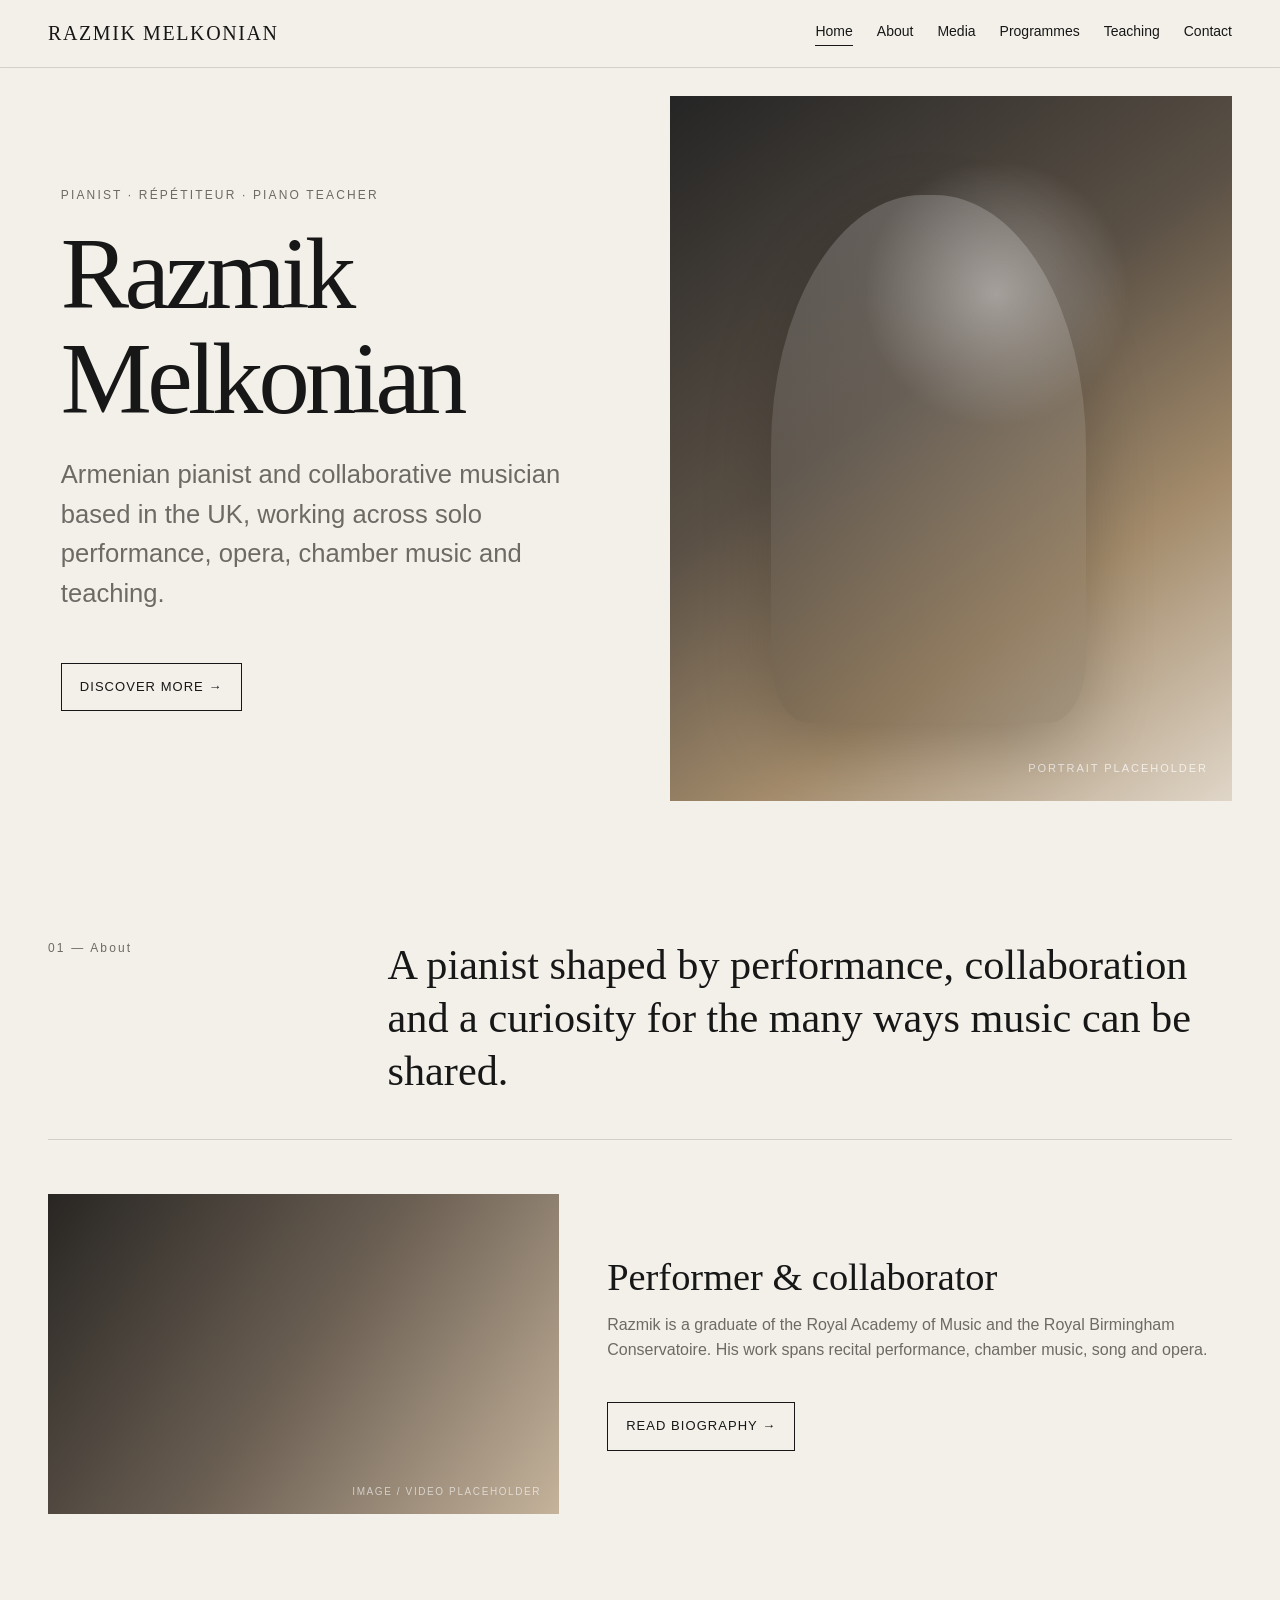
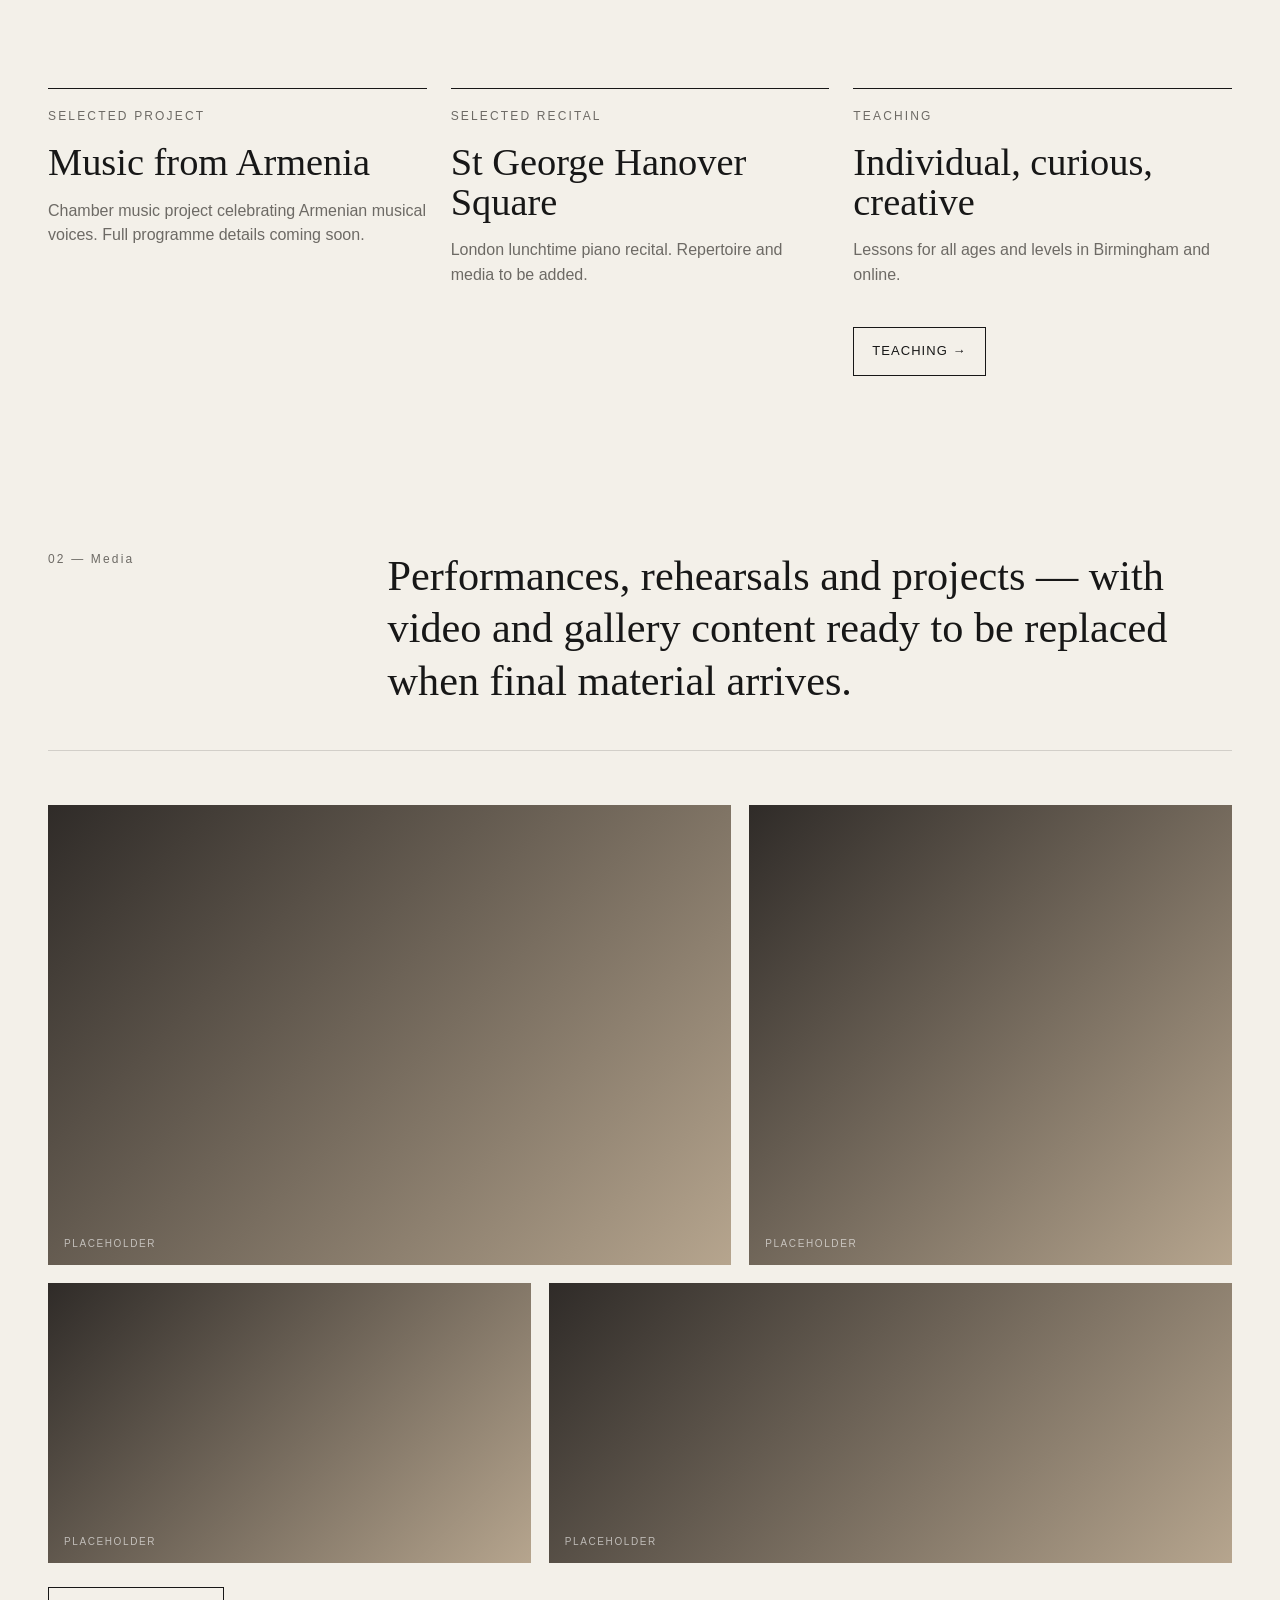
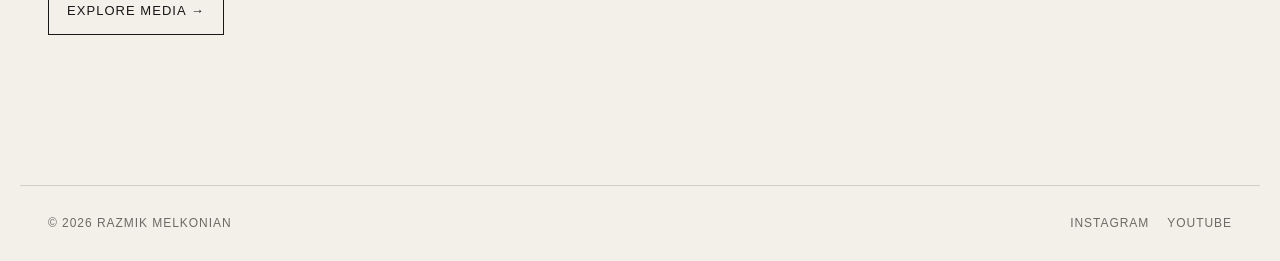
==== index.html @ b2104048 "Initial portfolio website" ====
<!doctype html>
<html lang="en">
<head>
  <meta charset="utf-8">
  <meta name="viewport" content="width=device-width, initial-scale=1">
  <meta name="description" content="Razmik Melkonian — Pianist, Répétiteur and Piano Teacher.">
  <title>Home — Razmik Melkonian</title>
  <link rel="stylesheet" href="styles.css">
</head>
<body>

<header class="site-header">
  <nav class="nav">
    <a class="brand" href="index.html">RAZMIK MELKONIAN</a>
    <button class="menu-btn" aria-label="Menu">☰</button>
    <div class="nav-links">
      <a class="active" href="index.html">Home</a>
      <a class="" href="about.html">About</a>
      <a class="" href="media.html">Media</a>
      <a class="" href="programmes.html">Programmes</a>
      <a class="" href="teaching.html">Teaching</a>
      <a class="" href="contact.html">Contact</a>
    </div>
  </nav>
</header>


<main>
  <section class="hero">
    <div class="hero-copy">
      <div class="eyebrow">Pianist · Répétiteur · Piano Teacher</div>
      <h1>Razmik<br>Melkonian</h1>
      <p class="hero-sub">Armenian pianist and collaborative musician based in the UK, working across solo performance, opera, chamber music and teaching.</p>
      <div><a class="btn" href="about.html">Discover more →</a></div>
    </div>
    <div class="hero-art" role="img" aria-label="Portrait placeholder"></div>
  </section>

  <section class="section">
    <div class="section-head">
      <div class="section-number">01 — About</div>
      <div class="lead">A pianist shaped by performance, collaboration and a curiosity for the many ways music can be shared.</div>
    </div>
    <div class="feature">
      <div class="placeholder-wide"></div>
      <div>
        <h3>Performer & collaborator</h3>
        <p class="muted">Razmik is a graduate of the Royal Academy of Music and the Royal Birmingham Conservatoire. His work spans recital performance, chamber music, song and opera.</p>
        <a class="btn" href="about.html">Read biography →</a>
      </div>
    </div>
  </section>

  <section class="section compact">
    <div class="grid-3">
      <div class="card"><div class="eyebrow">Selected project</div><h3>Music from Armenia</h3><p>Chamber music project celebrating Armenian musical voices. Full programme details coming soon.</p></div>
      <div class="card"><div class="eyebrow">Selected recital</div><h3>St George Hanover Square</h3><p>London lunchtime piano recital. Repertoire and media to be added.</p></div>
      <div class="card"><div class="eyebrow">Teaching</div><h3>Individual, curious, creative</h3><p>Lessons for all ages and levels in Birmingham and online.</p><a class="btn" href="teaching.html">Teaching →</a></div>
    </div>
  </section>

  <section class="section">
    <div class="section-head">
      <div class="section-number">02 — Media</div>
      <div class="lead">Performances, rehearsals and projects — with video and gallery content ready to be replaced when final material arrives.</div>
    </div>
    <div class="media-grid">
      <div class="media-item"></div><div class="media-item"></div><div class="media-item"></div><div class="media-item"></div>
    </div>
    <a class="btn" href="media.html">Explore media →</a>
  </section>
</main>


<footer class="footer">
  <div>© 2026 Razmik Melkonian</div>
  <div class="socials">
    <a href="#" aria-label="Instagram">Instagram</a>
    <a href="#" aria-label="YouTube">YouTube</a>
  </div>
</footer>
<script src="script.js"></script>

</body>
</html>
---- styles.css ----
:root{
  --ink:#171717;
  --muted:#6d6a65;
  --paper:#f3f0e9;
  --paper-2:#e8e3d8;
  --accent:#9a7b4f;
  --line:rgba(23,23,23,.15);
  --max:1240px;
}
*{box-sizing:border-box}
html{scroll-behavior:smooth}
body{
  margin:0;
  background:var(--paper);
  color:var(--ink);
  font-family:Arial, Helvetica, sans-serif;
  line-height:1.55;
}
a{color:inherit;text-decoration:none}
img{max-width:100%;display:block}
.site-header{
  position:sticky;top:0;z-index:20;
  background:rgba(243,240,233,.93);
  backdrop-filter:blur(14px);
  border-bottom:1px solid var(--line);
}
.nav{
  max-width:var(--max);margin:auto;
  display:flex;align-items:center;justify-content:space-between;
  padding:18px 28px;gap:24px;
}
.brand{
  font-family:Georgia,'Times New Roman',serif;
  font-size:20px;letter-spacing:.08em;
}
.nav-links{display:flex;gap:24px;align-items:center;font-size:14px}
.nav-links a{padding-bottom:3px;border-bottom:1px solid transparent}
.nav-links a:hover,.nav-links a.active{border-color:var(--ink)}
.menu-btn{display:none;background:none;border:0;font-size:23px}
.hero{
  min-height:82vh;
  max-width:var(--max);margin:auto;
  display:grid;grid-template-columns:1.05fr .95fr;
  align-items:stretch;
  padding:28px;
}
.hero-copy{
  display:flex;flex-direction:column;justify-content:center;
  padding:7vw 5vw 7vw 1vw;
}
.eyebrow{
  text-transform:uppercase;letter-spacing:.18em;
  font-size:12px;color:var(--muted);margin-bottom:18px;
}
h1,h2,h3{
  font-family:Georgia,'Times New Roman',serif;
  font-weight:400;line-height:1.02;margin:0;
}
h1{font-size:clamp(54px,8vw,118px);letter-spacing:-.045em}
h2{font-size:clamp(38px,5.5vw,76px);letter-spacing:-.03em}
h3{font-size:clamp(26px,3vw,40px)}
.hero-sub{
  margin-top:24px;font-size:clamp(18px,2vw,26px);
  color:var(--muted);max-width:680px;
}
.hero-art{
  min-height:640px;position:relative;overflow:hidden;
  background:
    radial-gradient(circle at 58% 28%, rgba(255,255,255,.4), transparent 22%),
    linear-gradient(145deg,#252525 0%,#5a5045 42%,#a38b6b 70%,#e0d6c8 100%);
}
.hero-art:before{
  content:"PORTRAIT PLACEHOLDER";
  position:absolute;inset:auto 24px 24px auto;
  color:rgba(255,255,255,.72);font-size:11px;letter-spacing:.18em;
}
.hero-art:after{
  content:"";
  position:absolute;width:56%;height:75%;left:18%;top:14%;
  border-radius:48% 48% 12% 12%;
  background:linear-gradient(180deg,rgba(255,255,255,.18),rgba(0,0,0,.14));
  box-shadow:0 22px 70px rgba(0,0,0,.2);
}
.section{max-width:var(--max);margin:auto;padding:110px 28px}
.section.compact{padding-top:64px;padding-bottom:64px}
.section-head{
  display:grid;grid-template-columns:.35fr 1fr;gap:44px;
  padding-bottom:42px;border-bottom:1px solid var(--line);margin-bottom:54px;
}
.section-number{font-size:12px;letter-spacing:.18em;color:var(--muted)}
.lead{font-family:Georgia,'Times New Roman',serif;font-size:clamp(24px,3.3vw,43px);line-height:1.25}
.grid-2{display:grid;grid-template-columns:1fr 1fr;gap:52px}
.grid-3{display:grid;grid-template-columns:repeat(3,1fr);gap:24px}
.card{
  border-top:1px solid var(--ink);padding-top:18px;min-height:210px;
}
.card p,.muted{color:var(--muted)}
.btn{
  display:inline-flex;align-items:center;gap:10px;
  border:1px solid var(--ink);padding:13px 18px;margin-top:24px;
  font-size:13px;letter-spacing:.08em;text-transform:uppercase;
}
.btn:hover{background:var(--ink);color:var(--paper)}
.feature{
  display:grid;grid-template-columns:.9fr 1.1fr;gap:48px;align-items:center;
}
.placeholder-wide{
  aspect-ratio:16/10;
  background:linear-gradient(125deg,#282623,#6b5f53 50%,#c5b39b);
  position:relative;overflow:hidden;
}
.placeholder-wide:after{
  content:"IMAGE / VIDEO PLACEHOLDER";
  position:absolute;right:18px;bottom:14px;color:#fff9;
  font-size:10px;letter-spacing:.16em;
}
.page-hero{
  max-width:var(--max);margin:auto;padding:110px 28px 70px;
  border-bottom:1px solid var(--line);
}
.page-hero p{max-width:760px;font-size:21px;color:var(--muted);margin-top:28px}
.bio{
  max-width:880px;margin-left:auto;
  font-family:Georgia,'Times New Roman',serif;font-size:24px;line-height:1.65;
}
.meta-grid{display:grid;grid-template-columns:repeat(4,1fr);gap:20px}
.meta{
  border-top:1px solid var(--line);padding-top:14px;font-size:14px
}
.media-grid{display:grid;grid-template-columns:repeat(12,1fr);gap:18px}
.media-item{min-height:280px;background:linear-gradient(135deg,#2f2b28,#b6a58e);position:relative}
.media-item:nth-child(1){grid-column:span 7;min-height:460px}
.media-item:nth-child(2){grid-column:span 5}
.media-item:nth-child(3){grid-column:span 5}
.media-item:nth-child(4){grid-column:span 7}
.media-item:after{
  content:"PLACEHOLDER";position:absolute;left:16px;bottom:13px;color:#fff9;font-size:10px;letter-spacing:.16em
}
.video-card{border-top:1px solid var(--line);padding-top:16px}
.video-thumb{aspect-ratio:16/9;background:#222;display:flex;align-items:center;justify-content:center;color:#eee}
.programme{
  display:grid;grid-template-columns:.35fr 1fr;gap:40px;
  padding:34px 0;border-top:1px solid var(--line)
}
.programme small{color:var(--muted);letter-spacing:.12em;text-transform:uppercase}
.quote{
  font-family:Georgia,'Times New Roman',serif;font-size:28px;line-height:1.45;
  padding:34px 0;border-top:1px solid var(--line)
}
.quote footer{font-family:Arial,Helvetica,sans-serif;font-size:13px;color:var(--muted);margin-top:18px;letter-spacing:.08em}
.contact-grid{display:grid;grid-template-columns:1fr 1fr;gap:60px}
.contact-list{font-size:28px;font-family:Georgia,'Times New Roman',serif}
.contact-list a{display:block;padding:12px 0;border-bottom:1px solid var(--line)}
.form label{display:block;font-size:12px;letter-spacing:.1em;text-transform:uppercase;margin:18px 0 7px}
.form input,.form textarea{
  width:100%;border:1px solid var(--line);background:transparent;padding:14px;font:inherit
}
.form textarea{min-height:170px;resize:vertical}
.footer{
  border-top:1px solid var(--line);max-width:var(--max);margin:40px auto 0;
  padding:28px;display:flex;justify-content:space-between;gap:20px;
  font-size:12px;color:var(--muted);letter-spacing:.08em;text-transform:uppercase
}
.socials{display:flex;gap:18px}
@media(max-width:900px){
  .hero,.feature,.grid-2,.section-head,.contact-grid,.programme{grid-template-columns:1fr}
  .hero{padding-top:0}.hero-art{min-height:55vh}.hero-copy{padding:70px 0 50px}
  .grid-3,.meta-grid{grid-template-columns:1fr 1fr}
  .media-item,.media-item:nth-child(n){grid-column:span 12;min-height:300px}
  .nav-links{display:none;position:absolute;top:64px;left:0;right:0;background:var(--paper);padding:24px 28px;flex-direction:column;align-items:flex-start;border-bottom:1px solid var(--line)}
  .nav-links.open{display:flex}.menu-btn{display:block}
}
@media(max-width:560px){
  .grid-3,.meta-grid{grid-template-columns:1fr}
  .section{padding:80px 20px}.page-hero{padding:80px 20px 55px}
  .hero{padding:0 20px 20px}.nav{padding:16px 20px}
  .footer{margin-top:20px;padding:24px 20px;flex-direction:column}
  .bio{font-size:21px}
}
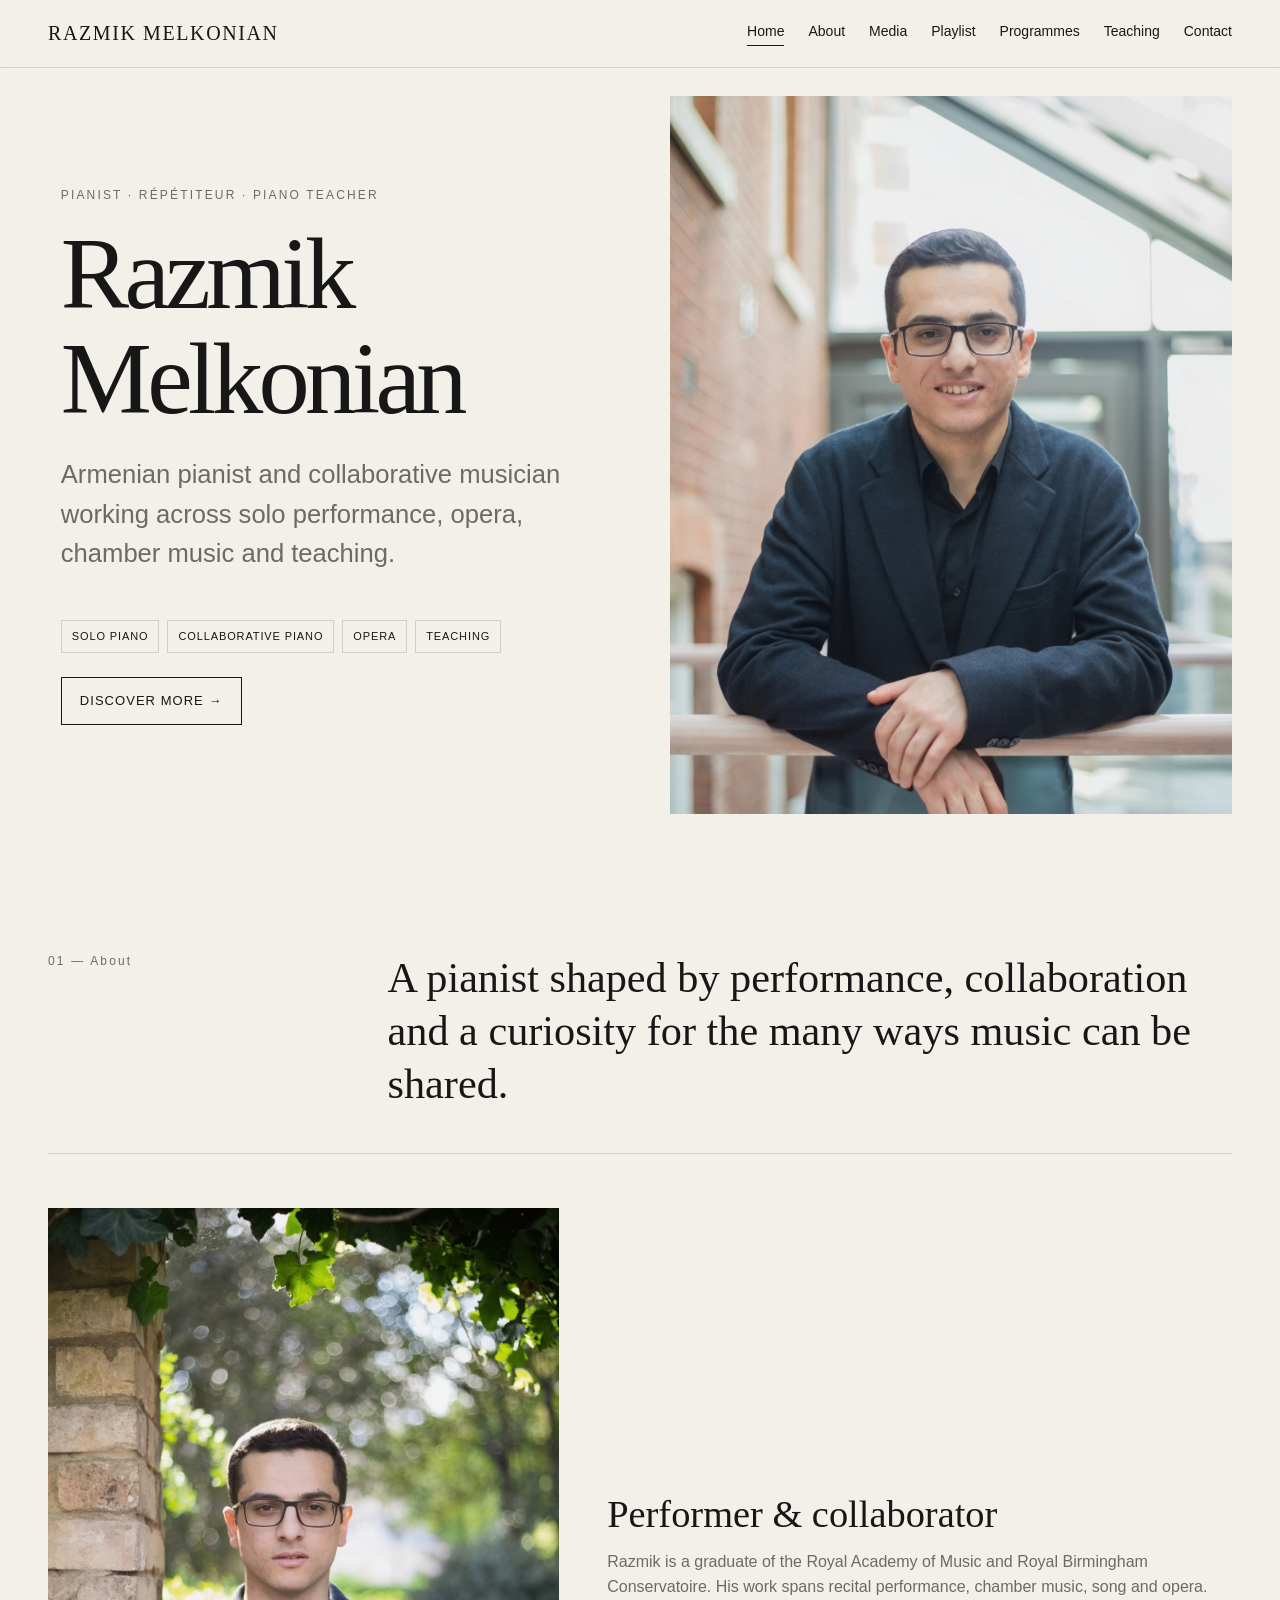
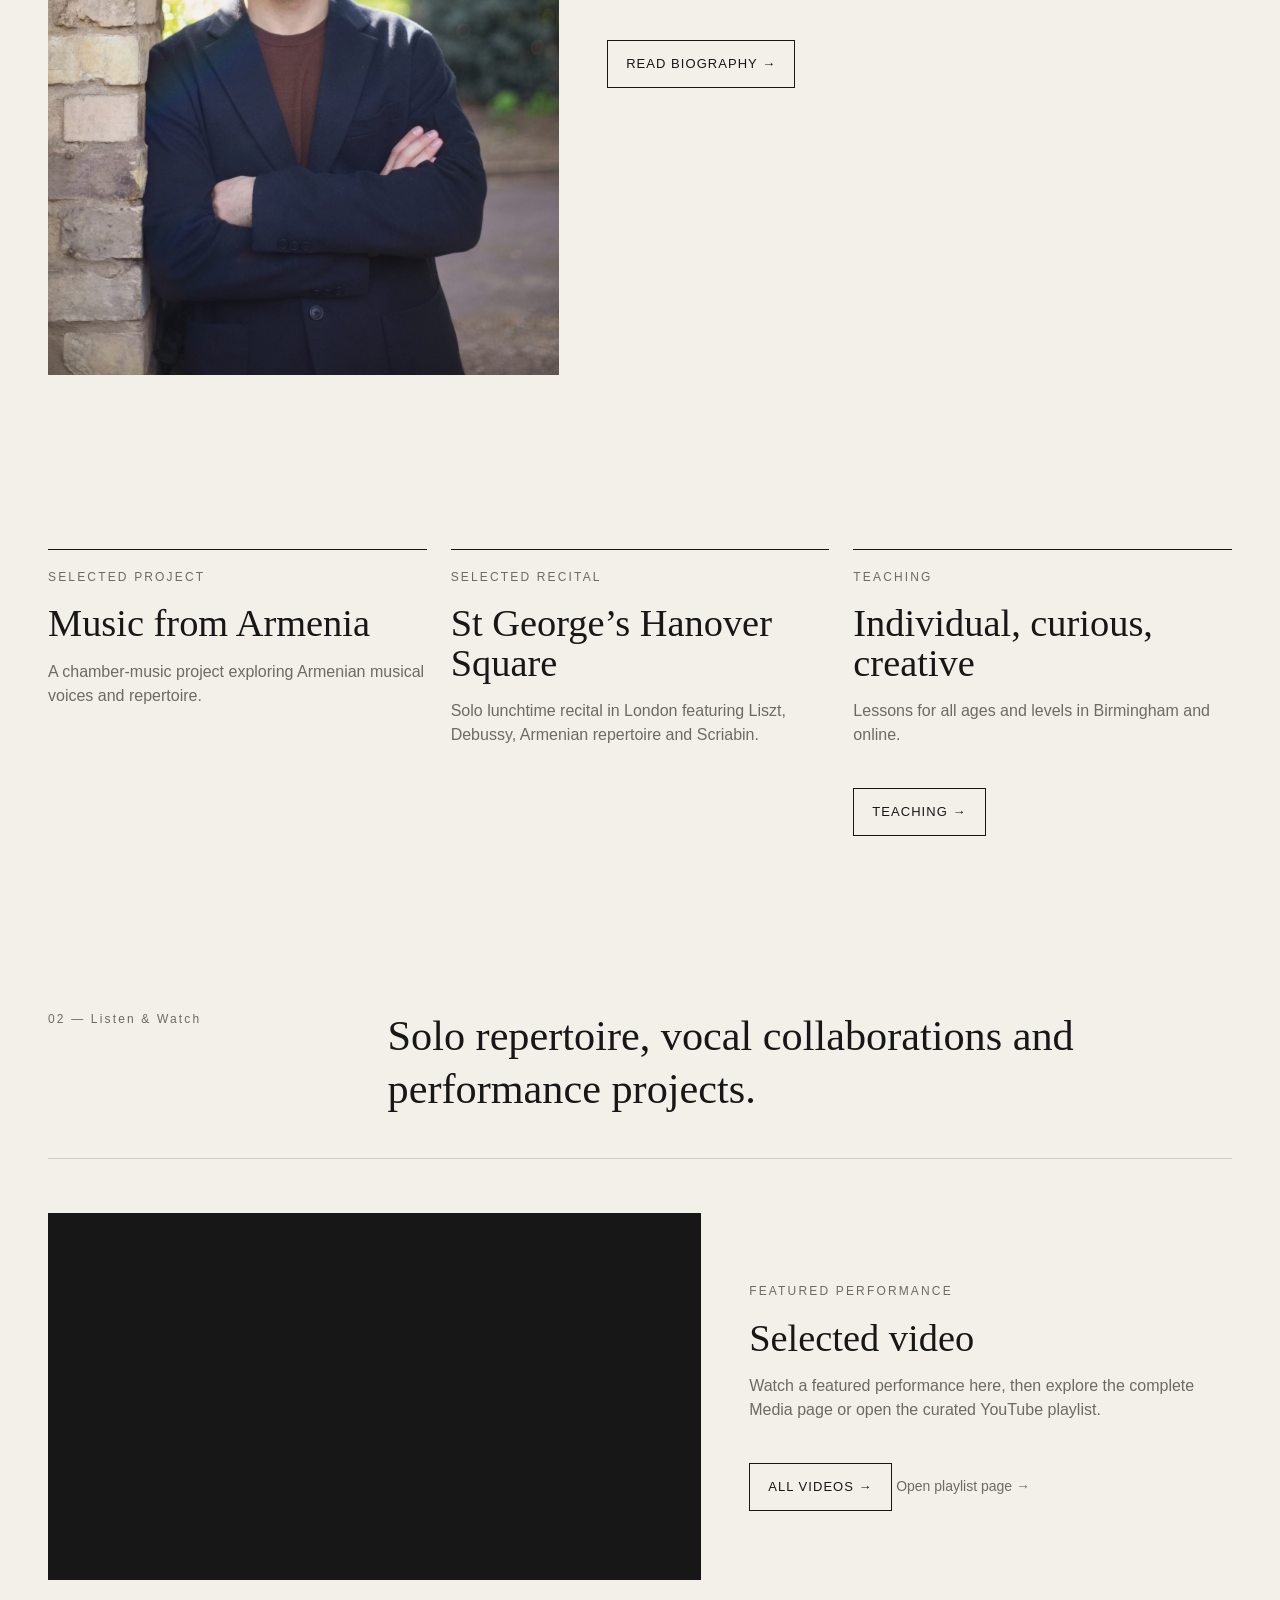
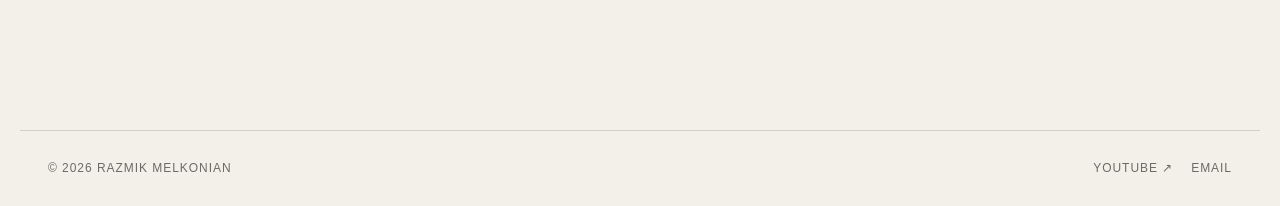
==== commit 09f73c88: "changes" ====
--- a/index.html
+++ b/index.html
@@ -4,6 +4,7 @@
   <meta charset="utf-8">
   <meta name="viewport" content="width=device-width, initial-scale=1">
   <meta name="description" content="Razmik Melkonian — Pianist, Répétiteur and Piano Teacher.">
+  <meta name="theme-color" content="#f3f0e9">
   <title>Home — Razmik Melkonian</title>
   <link rel="stylesheet" href="styles.css">
 </head>
@@ -12,14 +13,15 @@
 <header class="site-header">
   <nav class="nav">
     <a class="brand" href="index.html">RAZMIK MELKONIAN</a>
-    <button class="menu-btn" aria-label="Menu">☰</button>
+    <button class="menu-btn" aria-label="Open navigation" aria-expanded="false">☰</button>
     <div class="nav-links">
       <a class="active" href="index.html">Home</a>
-      <a class="" href="about.html">About</a>
-      <a class="" href="media.html">Media</a>
-      <a class="" href="programmes.html">Programmes</a>
-      <a class="" href="teaching.html">Teaching</a>
-      <a class="" href="contact.html">Contact</a>
+<a class="" href="about.html">About</a>
+<a class="" href="media.html">Media</a>
+<a class="" href="playlist.html">Playlist</a>
+<a class="" href="programmes.html">Programmes</a>
+<a class="" href="teaching.html">Teaching</a>
+<a class="" href="contact.html">Contact</a>
     </div>
   </nav>
 </header>
@@ -30,10 +32,18 @@
     <div class="hero-copy">
       <div class="eyebrow">Pianist · Répétiteur · Piano Teacher</div>
       <h1>Razmik<br>Melkonian</h1>
-      <p class="hero-sub">Armenian pianist and collaborative musician based in the UK, working across solo performance, opera, chamber music and teaching.</p>
+      <p class="hero-sub">Armenian pianist and collaborative musician working across solo performance, opera, chamber music and teaching.</p>
+      <div class="tag-row">
+        <span class="tag">Solo piano</span>
+        <span class="tag">Collaborative piano</span>
+        <span class="tag">Opera</span>
+        <span class="tag">Teaching</span>
+      </div>
       <div><a class="btn" href="about.html">Discover more →</a></div>
     </div>
-    <div class="hero-art" role="img" aria-label="Portrait placeholder"></div>
+    <div class="hero-photo">
+      <img src="assets/razmik-portrait-indoor.jpg" alt="Portrait of Razmik Melkonian">
+    </div>
   </section>
 
   <section class="section">
@@ -42,10 +52,12 @@
       <div class="lead">A pianist shaped by performance, collaboration and a curiosity for the many ways music can be shared.</div>
     </div>
     <div class="feature">
-      <div class="placeholder-wide"></div>
+      <div>
+        <div class="photo-feature"><img src="assets/razmik-headshot-garden.jpg" alt="Razmik Melkonian outdoors"></div>
+      </div>
       <div>
         <h3>Performer & collaborator</h3>
-        <p class="muted">Razmik is a graduate of the Royal Academy of Music and the Royal Birmingham Conservatoire. His work spans recital performance, chamber music, song and opera.</p>
+        <p class="muted">Razmik is a graduate of the Royal Academy of Music and Royal Birmingham Conservatoire. His work spans recital performance, chamber music, song and opera.</p>
         <a class="btn" href="about.html">Read biography →</a>
       </div>
     </div>
@@ -53,21 +65,29 @@
 
   <section class="section compact">
     <div class="grid-3">
-      <div class="card"><div class="eyebrow">Selected project</div><h3>Music from Armenia</h3><p>Chamber music project celebrating Armenian musical voices. Full programme details coming soon.</p></div>
-      <div class="card"><div class="eyebrow">Selected recital</div><h3>St George Hanover Square</h3><p>London lunchtime piano recital. Repertoire and media to be added.</p></div>
+      <div class="card"><div class="eyebrow">Selected project</div><h3>Music from Armenia</h3><p>A chamber-music project exploring Armenian musical voices and repertoire.</p></div>
+      <div class="card"><div class="eyebrow">Selected recital</div><h3>St George’s Hanover Square</h3><p>Solo lunchtime recital in London featuring Liszt, Debussy, Armenian repertoire and Scriabin.</p></div>
       <div class="card"><div class="eyebrow">Teaching</div><h3>Individual, curious, creative</h3><p>Lessons for all ages and levels in Birmingham and online.</p><a class="btn" href="teaching.html">Teaching →</a></div>
     </div>
   </section>
 
   <section class="section">
     <div class="section-head">
-      <div class="section-number">02 — Media</div>
-      <div class="lead">Performances, rehearsals and projects — with video and gallery content ready to be replaced when final material arrives.</div>
+      <div class="section-number">02 — Listen & Watch</div>
+      <div class="lead">Solo repertoire, vocal collaborations and performance projects.</div>
     </div>
-    <div class="media-grid">
-      <div class="media-item"></div><div class="media-item"></div><div class="media-item"></div><div class="media-item"></div>
+    <div class="home-video-row">
+      <div class="video-embed">
+        <iframe src="https://www.youtube.com/embed/IdbwWiuqcFk" title="Razmik Melkonian performance" loading="lazy" allow="accelerometer; autoplay; clipboard-write; encrypted-media; gyroscope; picture-in-picture; web-share" allowfullscreen></iframe>
+      </div>
+      <div class="home-video-copy">
+        <div class="eyebrow">Featured performance</div>
+        <h3>Selected video</h3>
+        <p>Watch a featured performance here, then explore the complete Media page or open the curated YouTube playlist.</p>
+        <a class="btn" href="media.html">All videos →</a>
+        <a class="kicker-link" href="playlist.html">Open playlist page →</a>
+      </div>
     </div>
-    <a class="btn" href="media.html">Explore media →</a>
   </section>
 </main>
 
@@ -75,11 +95,11 @@
 <footer class="footer">
   <div>© 2026 Razmik Melkonian</div>
   <div class="socials">
-    <a href="#" aria-label="Instagram">Instagram</a>
-    <a href="#" aria-label="YouTube">YouTube</a>
+    <a href="https://youtube.com/playlist?list=PLI7jfbZRQ79Y" target="_blank" rel="noopener">YouTube ↗</a>
+    <a href="mailto:razmikmelkonian17@gmail.com">Email</a>
   </div>
 </footer>
 <script src="script.js"></script>
 
 </body>
-</html>+</html>
--- a/styles.css
+++ b/styles.css
@@ -137,7 +137,27 @@
 .media-item:after{
   content:"PLACEHOLDER";position:absolute;left:16px;bottom:13px;color:#fff9;font-size:10px;letter-spacing:.16em
 }
+
+.video-grid{
+  display:grid;
+  grid-template-columns:repeat(2,minmax(0,1fr));
+  gap:42px 24px;
+}
 .video-card{border-top:1px solid var(--line);padding-top:16px}
+.video-card h3{font-size:clamp(22px,2.2vw,32px);margin-top:18px}
+.video-embed{
+  width:100%;
+  aspect-ratio:16/9;
+  background:#171717;
+  overflow:hidden;
+}
+.video-embed iframe{
+  width:100%;
+  height:100%;
+  border:0;
+  display:block;
+}
+
 .video-thumb{aspect-ratio:16/9;background:#222;display:flex;align-items:center;justify-content:center;color:#eee}
 .programme{
   display:grid;grid-template-columns:.35fr 1fr;gap:40px;
@@ -166,15 +186,147 @@
 @media(max-width:900px){
   .hero,.feature,.grid-2,.section-head,.contact-grid,.programme{grid-template-columns:1fr}
   .hero{padding-top:0}.hero-art{min-height:55vh}.hero-copy{padding:70px 0 50px}
-  .grid-3,.meta-grid{grid-template-columns:1fr 1fr}
+  .grid-3,.meta-grid,.video-grid{grid-template-columns:1fr 1fr}
   .media-item,.media-item:nth-child(n){grid-column:span 12;min-height:300px}
   .nav-links{display:none;position:absolute;top:64px;left:0;right:0;background:var(--paper);padding:24px 28px;flex-direction:column;align-items:flex-start;border-bottom:1px solid var(--line)}
   .nav-links.open{display:flex}.menu-btn{display:block}
 }
 @media(max-width:560px){
-  .grid-3,.meta-grid{grid-template-columns:1fr}
+  .grid-3,.meta-grid,.video-grid{grid-template-columns:1fr}
   .section{padding:80px 20px}.page-hero{padding:80px 20px 55px}
   .hero{padding:0 20px 20px}.nav{padding:16px 20px}
   .footer{margin-top:20px;padding:24px 20px;flex-direction:column}
   .bio{font-size:21px}
 }
+
+
+/* ---- Final portfolio additions ---- */
+.hero-photo{
+  min-height:640px;
+  position:relative;
+  overflow:hidden;
+  background:#d8d1c6;
+}
+.hero-photo img{
+  width:100%;
+  height:100%;
+  object-fit:cover;
+  object-position:center 38%;
+  position:absolute;
+  inset:0;
+}
+.photo-feature{
+  min-height:560px;
+  overflow:hidden;
+  background:#ddd7cd;
+}
+.photo-feature img{
+  width:100%;
+  height:100%;
+  object-fit:cover;
+  object-position:center 30%;
+}
+.photo-caption{
+  color:var(--muted);
+  font-size:12px;
+  margin-top:10px;
+  letter-spacing:.04em;
+}
+.video-grid{
+  display:grid;
+  grid-template-columns:repeat(2,minmax(0,1fr));
+  gap:52px 26px;
+}
+.video-card{
+  border-top:1px solid var(--line);
+  padding-top:16px;
+  min-width:0;
+}
+.video-card h3{
+  font-size:clamp(22px,2.2vw,32px);
+  margin-top:18px;
+  line-height:1.2;
+}
+.video-card .video-meta{
+  color:var(--muted);
+  margin-top:8px;
+  font-size:14px;
+}
+.video-embed{
+  width:100%;
+  aspect-ratio:16/9;
+  overflow:hidden;
+  background:#171717;
+}
+.video-embed iframe{
+  width:100%;
+  height:100%;
+  display:block;
+  border:0;
+}
+.video-loading{
+  font-size:13px;
+  color:var(--muted);
+}
+.playlist-hero{
+  max-width:var(--max);
+  margin:auto;
+  padding:80px 28px 0;
+}
+.playlist-embed{
+  width:100%;
+  aspect-ratio:16/9;
+  background:#171717;
+  overflow:hidden;
+}
+.playlist-embed iframe{
+  width:100%;
+  height:100%;
+  border:0;
+  display:block;
+}
+.kicker-link{
+  display:inline-flex;
+  gap:10px;
+  align-items:center;
+  margin-top:18px;
+  color:var(--muted);
+  font-size:14px;
+}
+.kicker-link:hover{color:var(--ink)}
+.home-video-row{
+  display:grid;
+  grid-template-columns:1.15fr .85fr;
+  gap:48px;
+  align-items:center;
+}
+.home-video-copy p{color:var(--muted)}
+.contact-note{
+  font-size:13px;
+  color:var(--muted);
+  max-width:520px;
+  margin-top:18px;
+}
+.tag-row{
+  display:flex;
+  flex-wrap:wrap;
+  gap:8px;
+  margin-top:20px;
+}
+.tag{
+  border:1px solid var(--line);
+  padding:7px 10px;
+  font-size:11px;
+  letter-spacing:.08em;
+  text-transform:uppercase;
+}
+@media(max-width:900px){
+  .video-grid,.home-video-row{grid-template-columns:1fr}
+  .hero-photo{min-height:58vh}
+  .photo-feature{min-height:480px}
+}
+@media(max-width:560px){
+  .video-grid{grid-template-columns:1fr}
+  .playlist-hero{padding:58px 20px 0}
+  .hero-photo{min-height:52vh}
+}
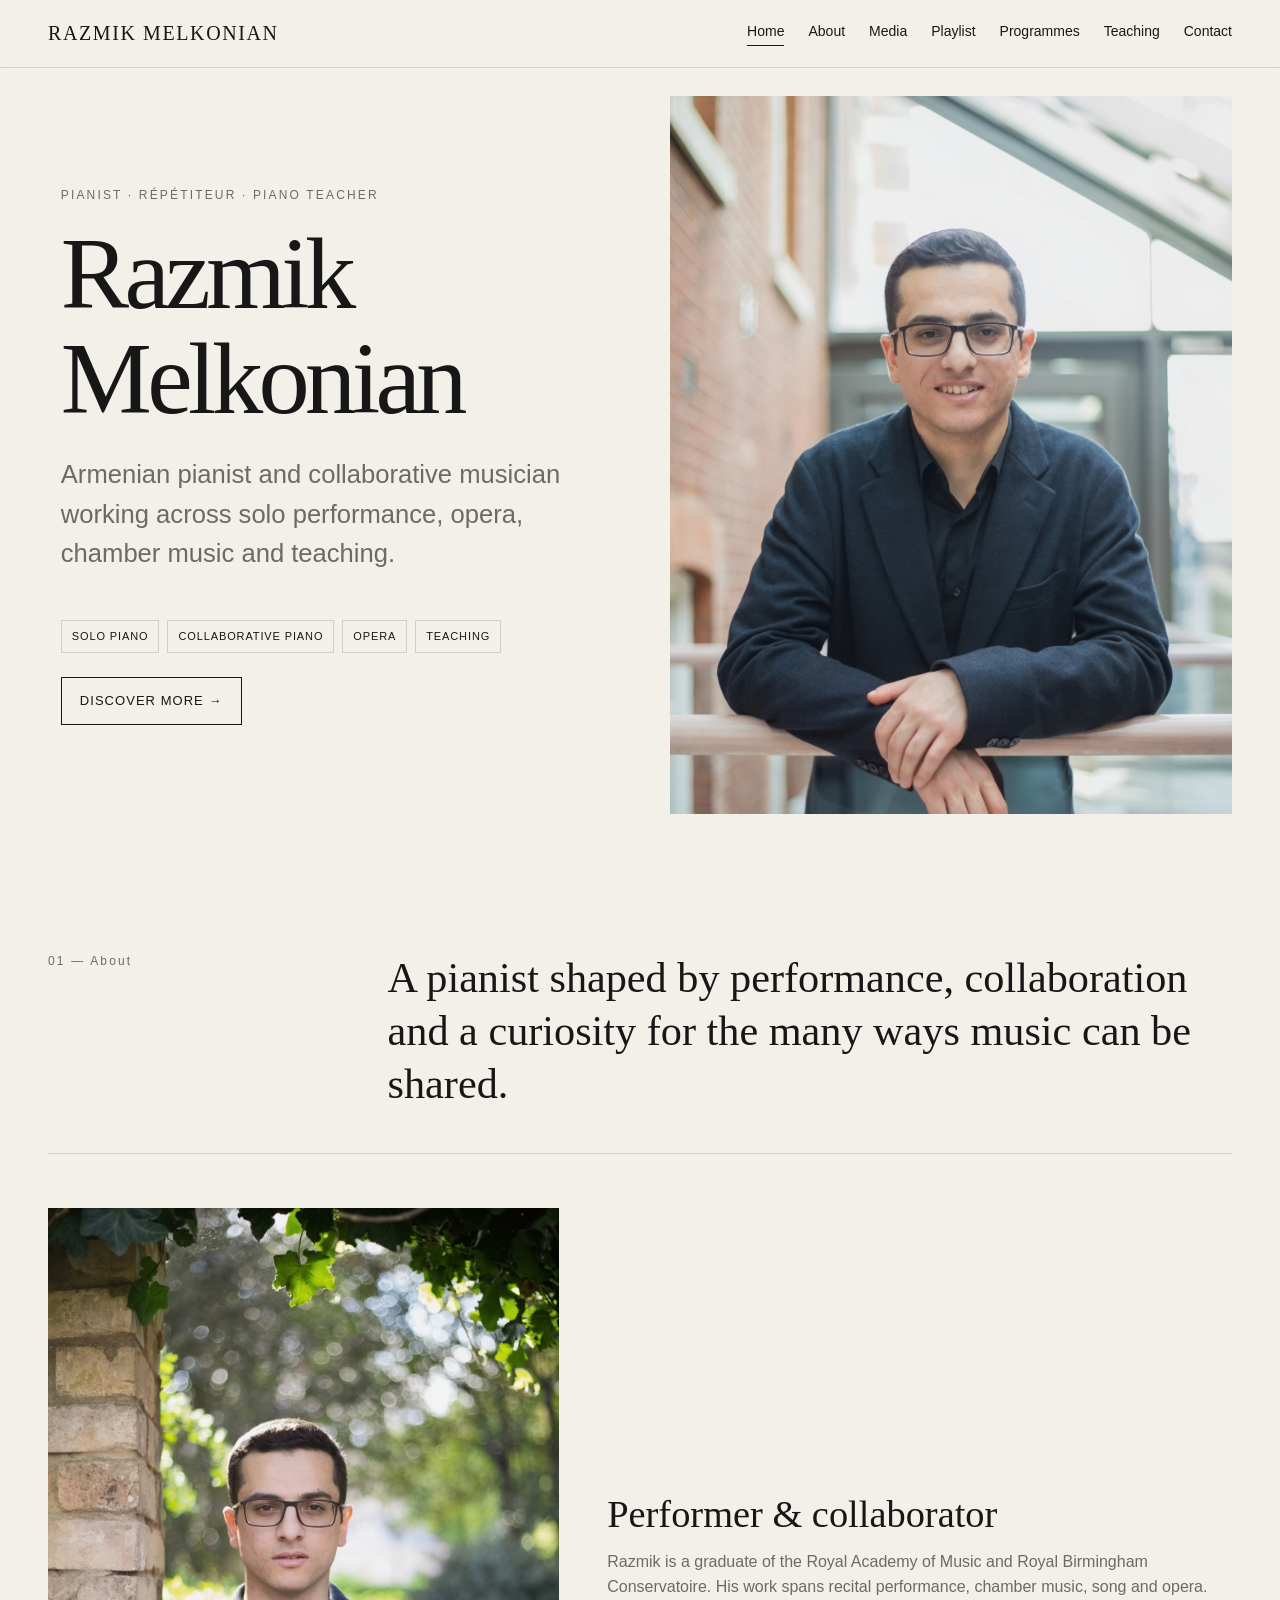
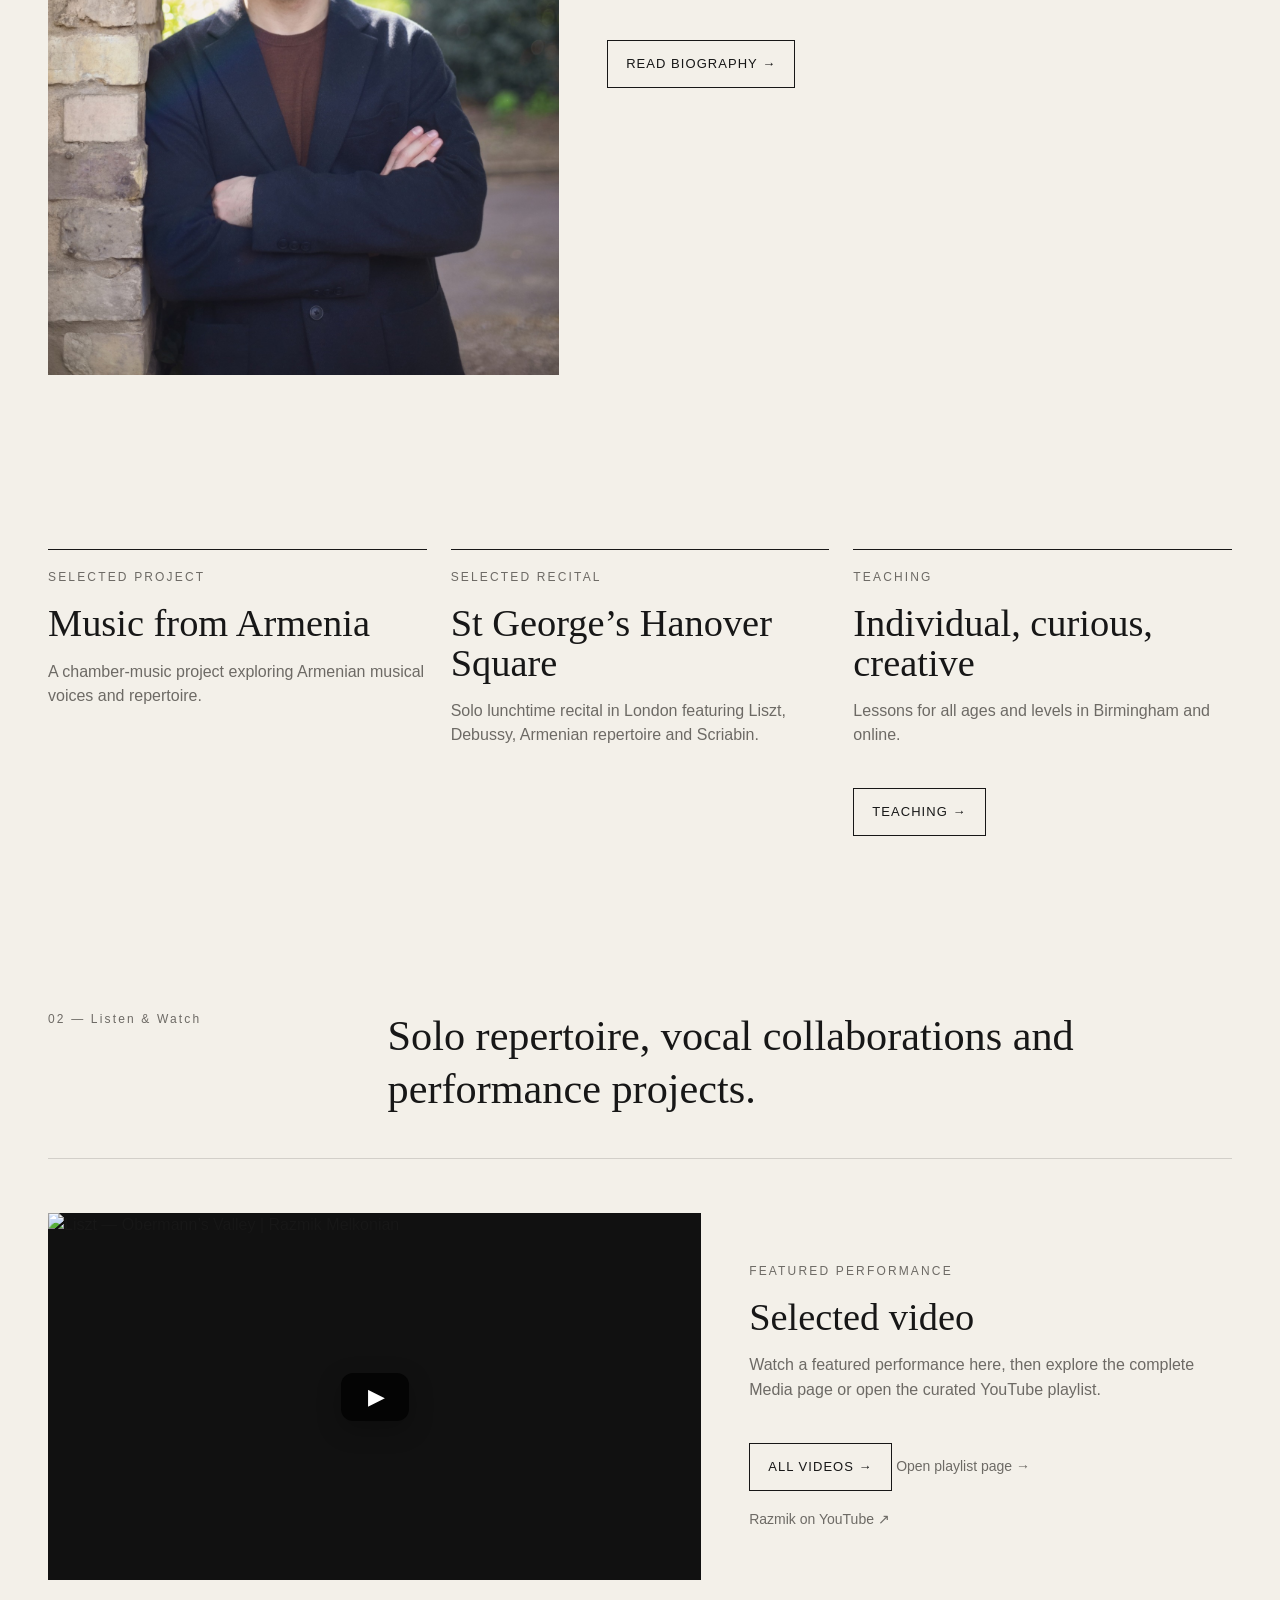
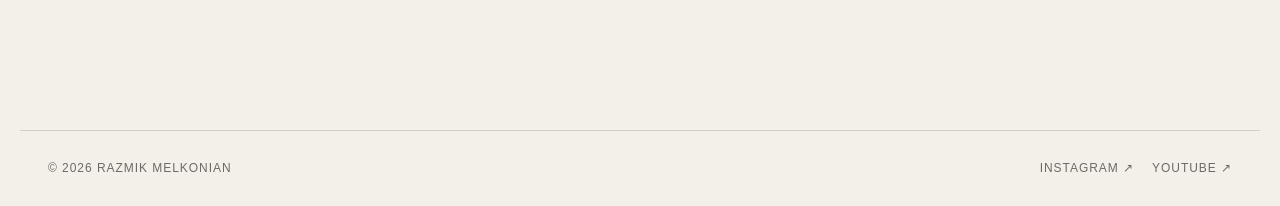
==== commit f7c1f86c: "Update portfolio with media, playlist and social links" ====
--- a/index.html
+++ b/index.html
@@ -77,15 +77,16 @@
       <div class="lead">Solo repertoire, vocal collaborations and performance projects.</div>
     </div>
     <div class="home-video-row">
-      <div class="video-embed">
-        <iframe src="https://www.youtube.com/embed/IdbwWiuqcFk" title="Razmik Melkonian performance" loading="lazy" allow="accelerometer; autoplay; clipboard-write; encrypted-media; gyroscope; picture-in-picture; web-share" allowfullscreen></iframe>
-      </div>
+      <a class="youtube-poster featured-poster" href="https://www.youtube.com/watch?v=IdbwWiuqcFk" target="_blank" rel="noopener" aria-label="Watch featured performance on YouTube">
+        <img src="https://i.ytimg.com/vi/IdbwWiuqcFk/maxresdefault.jpg" alt="Liszt — Obermann’s Valley | Razmik Melkonian">
+        <span class="youtube-play">▶</span>
+      </a>
       <div class="home-video-copy">
         <div class="eyebrow">Featured performance</div>
         <h3>Selected video</h3>
         <p>Watch a featured performance here, then explore the complete Media page or open the curated YouTube playlist.</p>
         <a class="btn" href="media.html">All videos →</a>
-        <a class="kicker-link" href="playlist.html">Open playlist page →</a>
+        <a class="kicker-link" href="playlist.html">Open playlist page →</a><br><a class="kicker-link" href="https://www.youtube.com/@razmikmelkonian" target="_blank" rel="noopener">Razmik on YouTube ↗</a>
       </div>
     </div>
   </section>
@@ -95,8 +96,8 @@
 <footer class="footer">
   <div>© 2026 Razmik Melkonian</div>
   <div class="socials">
-    <a href="https://youtube.com/playlist?list=PLI7jfbZRQ79Y" target="_blank" rel="noopener">YouTube ↗</a>
-    <a href="mailto:razmikmelkonian17@gmail.com">Email</a>
+    <a href="https://www.instagram.com/razmik__melkonian/" target="_blank" rel="noopener">Instagram ↗</a>
+    <a href="https://www.youtube.com/@razmikmelkonian" target="_blank" rel="noopener">YouTube ↗</a>
   </div>
 </footer>
 <script src="script.js"></script>
--- a/styles.css
+++ b/styles.css
@@ -330,3 +330,73 @@
   .playlist-hero{padding:58px 20px 0}
   .hero-photo{min-height:52vh}
 }
+
+
+/* --- YouTube error-proof link cards --- */
+.youtube-poster,
+.playlist-poster{
+  display:block;
+  position:relative;
+  overflow:hidden;
+  background:#111;
+  aspect-ratio:16/9;
+}
+.youtube-poster img,
+.playlist-poster img{
+  width:100%;
+  height:100%;
+  object-fit:cover;
+  display:block;
+  transition:transform .35s ease, opacity .35s ease;
+}
+.youtube-poster:hover img,
+.playlist-poster:hover img{
+  transform:scale(1.015);
+  opacity:.88;
+}
+.youtube-play{
+  position:absolute;
+  left:50%;
+  top:50%;
+  transform:translate(-50%,-50%);
+  width:68px;
+  height:48px;
+  border-radius:12px;
+  display:flex;
+  align-items:center;
+  justify-content:center;
+  padding-left:4px;
+  background:rgba(0,0,0,.78);
+  color:#fff;
+  font-size:22px;
+  box-shadow:0 8px 25px rgba(0,0,0,.25);
+}
+.youtube-link{
+  display:inline-block;
+  margin-top:6px;
+  font-size:12px;
+  letter-spacing:.08em;
+  text-transform:uppercase;
+  border-bottom:1px solid var(--ink);
+}
+.featured-poster{min-height:0}
+.playlist-poster{margin-bottom:24px}
+.playlist-label{
+  position:absolute;
+  left:22px;
+  bottom:20px;
+  background:rgba(0,0,0,.72);
+  color:#fff;
+  padding:10px 13px;
+  font-size:12px;
+  letter-spacing:.08em;
+  text-transform:uppercase;
+}
+.social-nav{
+  font-size:12px !important;
+  color:var(--muted);
+}
+@media(max-width:1100px){
+  .nav-links{gap:16px}
+  .social-nav{display:none}
+}
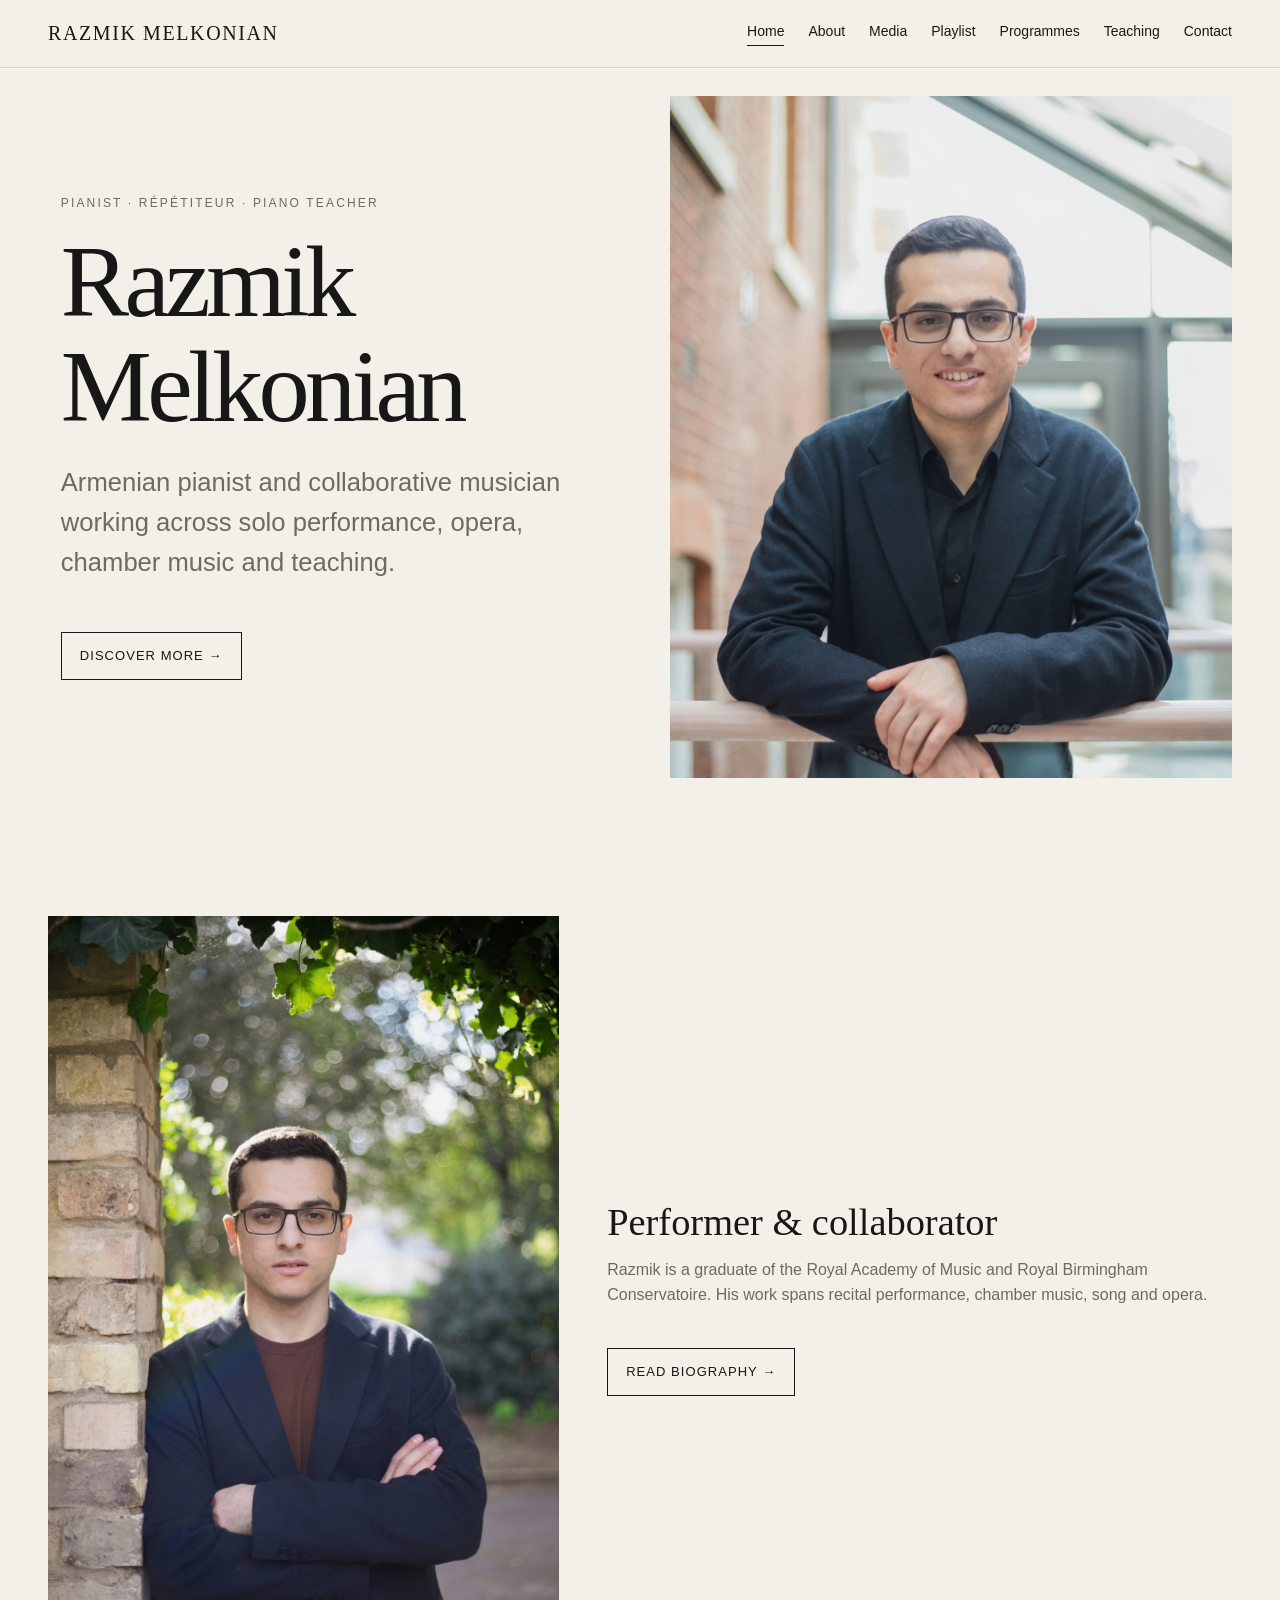
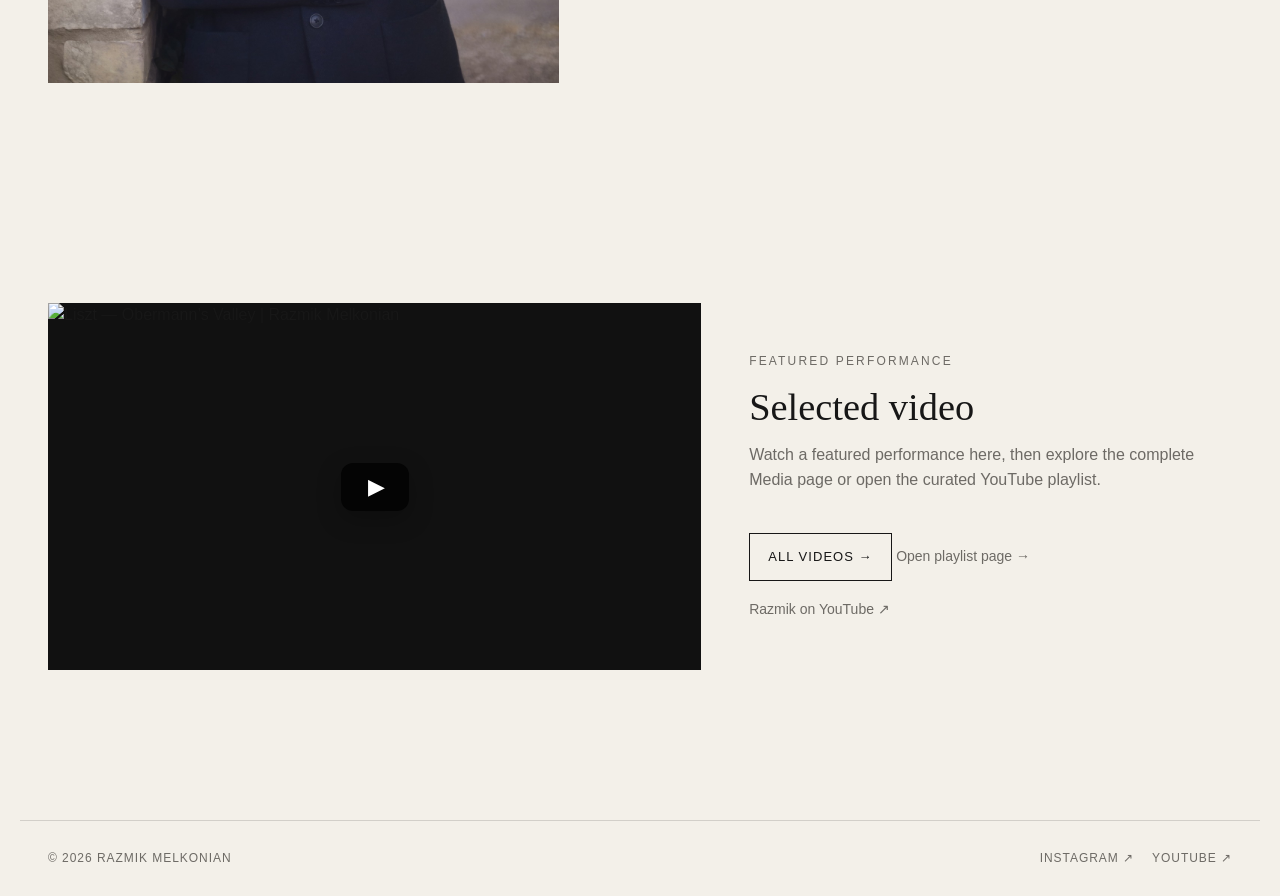
==== commit f3994ae2: "refresh" ====
--- a/index.html
+++ b/index.html
@@ -33,12 +33,7 @@
       <div class="eyebrow">Pianist · Répétiteur · Piano Teacher</div>
       <h1>Razmik<br>Melkonian</h1>
       <p class="hero-sub">Armenian pianist and collaborative musician working across solo performance, opera, chamber music and teaching.</p>
-      <div class="tag-row">
-        <span class="tag">Solo piano</span>
-        <span class="tag">Collaborative piano</span>
-        <span class="tag">Opera</span>
-        <span class="tag">Teaching</span>
-      </div>
+      
       <div><a class="btn" href="about.html">Discover more →</a></div>
     </div>
     <div class="hero-photo">
@@ -47,10 +42,7 @@
   </section>
 
   <section class="section">
-    <div class="section-head">
-      <div class="section-number">01 — About</div>
-      <div class="lead">A pianist shaped by performance, collaboration and a curiosity for the many ways music can be shared.</div>
-    </div>
+   
     <div class="feature">
       <div>
         <div class="photo-feature"><img src="assets/razmik-headshot-garden.jpg" alt="Razmik Melkonian outdoors"></div>
@@ -63,22 +55,13 @@
     </div>
   </section>
 
-  <section class="section compact">
-    <div class="grid-3">
-      <div class="card"><div class="eyebrow">Selected project</div><h3>Music from Armenia</h3><p>A chamber-music project exploring Armenian musical voices and repertoire.</p></div>
-      <div class="card"><div class="eyebrow">Selected recital</div><h3>St George’s Hanover Square</h3><p>Solo lunchtime recital in London featuring Liszt, Debussy, Armenian repertoire and Scriabin.</p></div>
-      <div class="card"><div class="eyebrow">Teaching</div><h3>Individual, curious, creative</h3><p>Lessons for all ages and levels in Birmingham and online.</p><a class="btn" href="teaching.html">Teaching →</a></div>
-    </div>
-  </section>
+
 
   <section class="section">
-    <div class="section-head">
-      <div class="section-number">02 — Listen & Watch</div>
-      <div class="lead">Solo repertoire, vocal collaborations and performance projects.</div>
-    </div>
+  
     <div class="home-video-row">
-      <a class="youtube-poster featured-poster" href="https://www.youtube.com/watch?v=IdbwWiuqcFk" target="_blank" rel="noopener" aria-label="Watch featured performance on YouTube">
-        <img src="https://i.ytimg.com/vi/IdbwWiuqcFk/maxresdefault.jpg" alt="Liszt — Obermann’s Valley | Razmik Melkonian">
+      <a class="youtube-poster featured-poster" href="https://youtu.be/zYuRQZKVWyA?is=mKV7wpfQgWbGnPvm" target="_blank" rel="noopener" aria-label="Watch featured performance on YouTube">
+        <img src="https://i.ytimg.com/vi/zYuRQZKVWyA/hqdefault.jpg" alt="Liszt — Obermann’s Valley | Razmik Melkonian">
         <span class="youtube-play">▶</span>
       </a>
       <div class="home-video-copy">
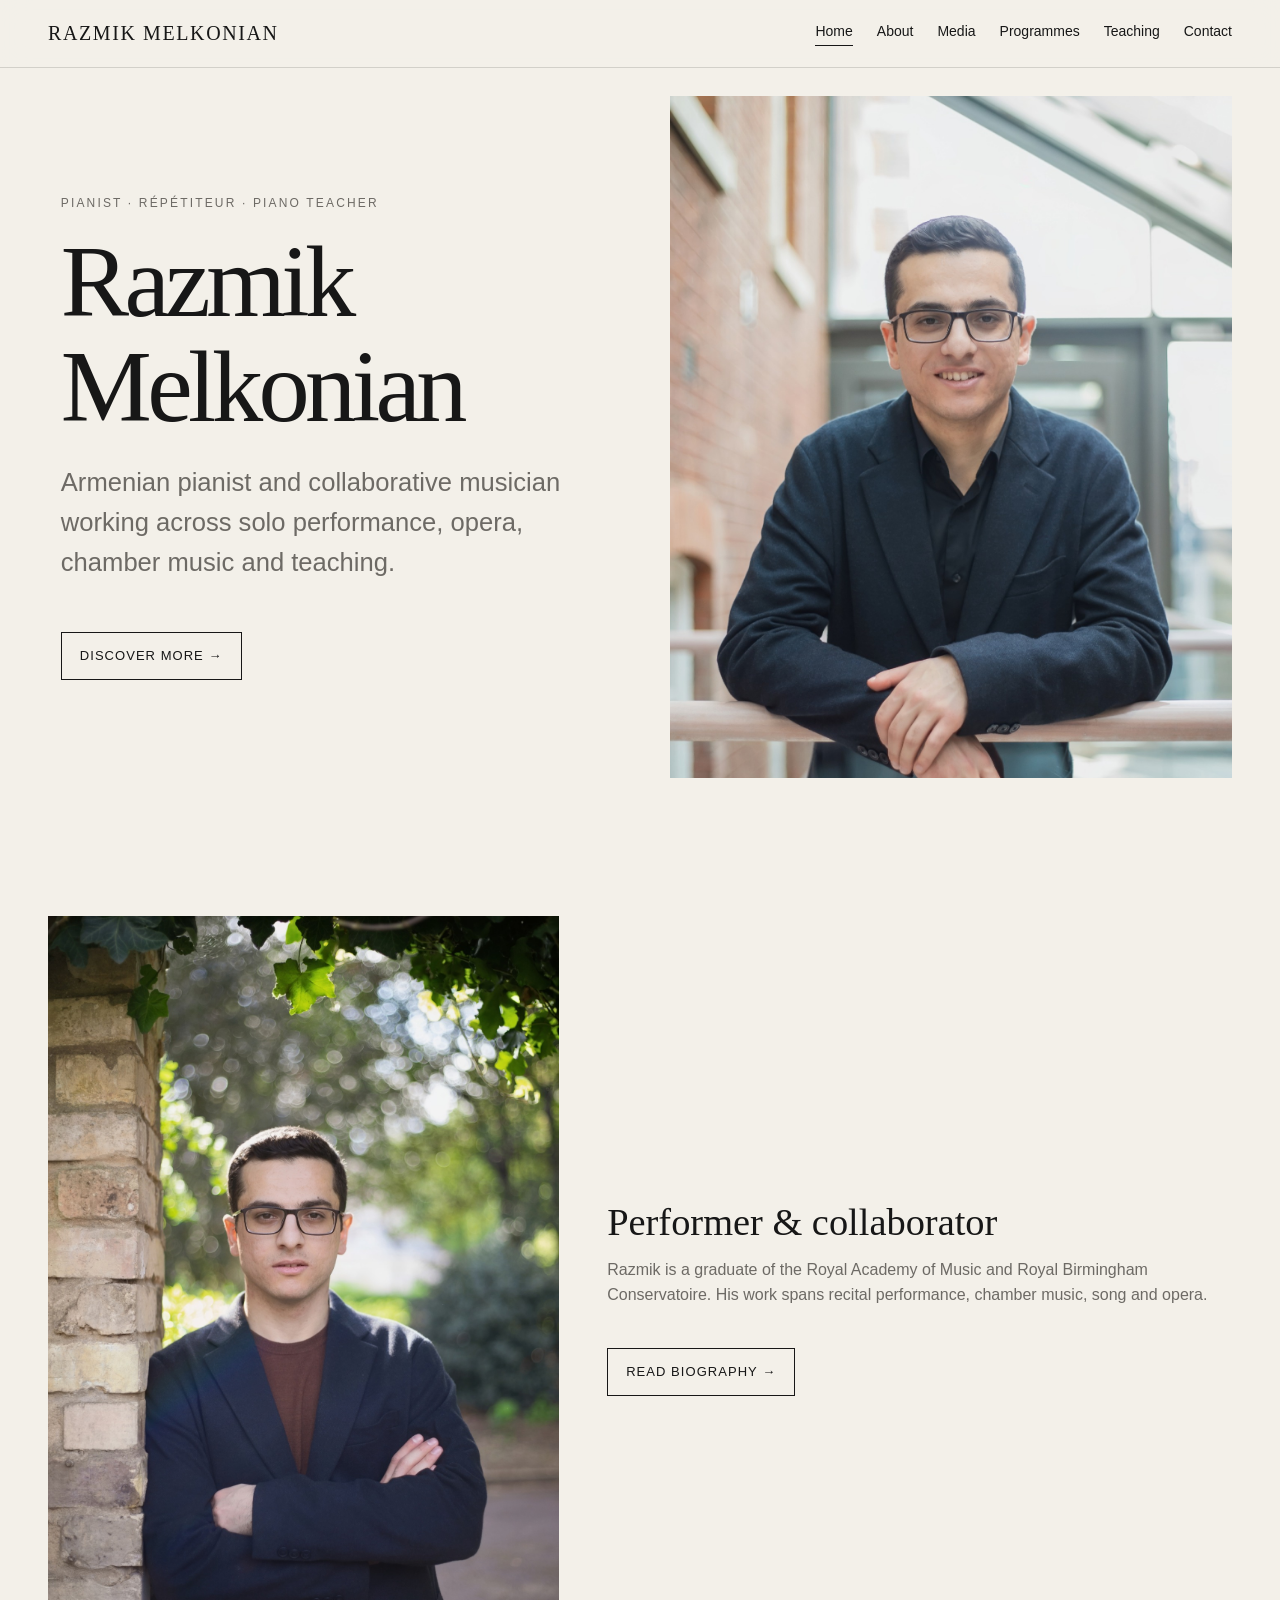
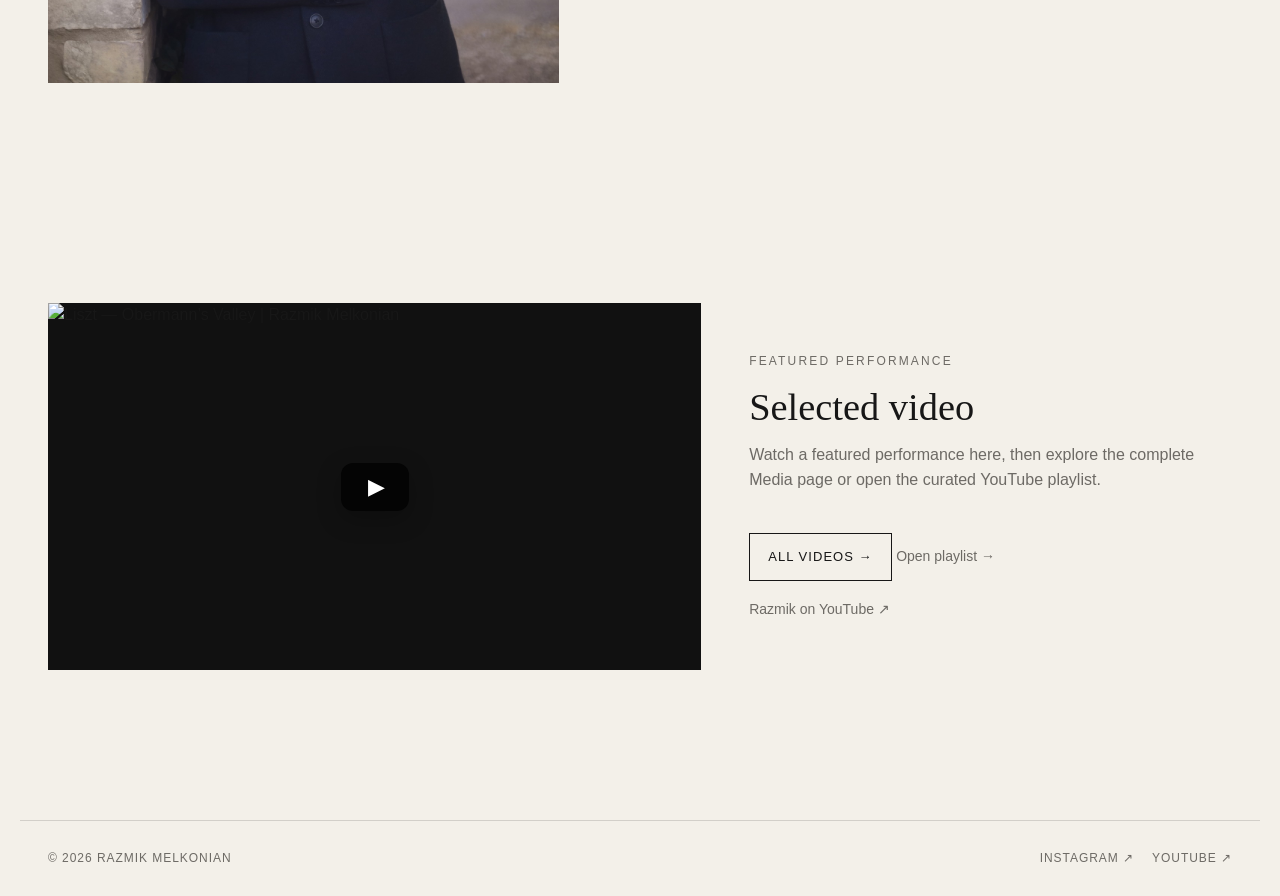
==== commit c9c74251: "Move playlist link into Media section" ====
--- a/index.html
+++ b/index.html
@@ -18,7 +18,6 @@
       <a class="active" href="index.html">Home</a>
 <a class="" href="about.html">About</a>
 <a class="" href="media.html">Media</a>
-<a class="" href="playlist.html">Playlist</a>
 <a class="" href="programmes.html">Programmes</a>
 <a class="" href="teaching.html">Teaching</a>
 <a class="" href="contact.html">Contact</a>
@@ -26,14 +25,12 @@
   </nav>
 </header>
 
-
 <main>
   <section class="hero">
     <div class="hero-copy">
       <div class="eyebrow">Pianist · Répétiteur · Piano Teacher</div>
       <h1>Razmik<br>Melkonian</h1>
       <p class="hero-sub">Armenian pianist and collaborative musician working across solo performance, opera, chamber music and teaching.</p>
-      
       <div><a class="btn" href="about.html">Discover more →</a></div>
     </div>
     <div class="hero-photo">
@@ -42,7 +39,6 @@
   </section>
 
   <section class="section">
-   
     <div class="feature">
       <div>
         <div class="photo-feature"><img src="assets/razmik-headshot-garden.jpg" alt="Razmik Melkonian outdoors"></div>
@@ -55,10 +51,7 @@
     </div>
   </section>
 
-
-
   <section class="section">
-  
     <div class="home-video-row">
       <a class="youtube-poster featured-poster" href="https://youtu.be/zYuRQZKVWyA?is=mKV7wpfQgWbGnPvm" target="_blank" rel="noopener" aria-label="Watch featured performance on YouTube">
         <img src="https://i.ytimg.com/vi/zYuRQZKVWyA/hqdefault.jpg" alt="Liszt — Obermann’s Valley | Razmik Melkonian">
@@ -69,12 +62,11 @@
         <h3>Selected video</h3>
         <p>Watch a featured performance here, then explore the complete Media page or open the curated YouTube playlist.</p>
         <a class="btn" href="media.html">All videos →</a>
-        <a class="kicker-link" href="playlist.html">Open playlist page →</a><br><a class="kicker-link" href="https://www.youtube.com/@razmikmelkonian" target="_blank" rel="noopener">Razmik on YouTube ↗</a>
+        <a class="kicker-link" href="media.html#playlist">Open playlist →</a><br><a class="kicker-link" href="https://www.youtube.com/@razmikmelkonian" target="_blank" rel="noopener">Razmik on YouTube ↗</a>
       </div>
     </div>
   </section>
 </main>
-
 
 <footer class="footer">
   <div>© 2026 Razmik Melkonian</div>
